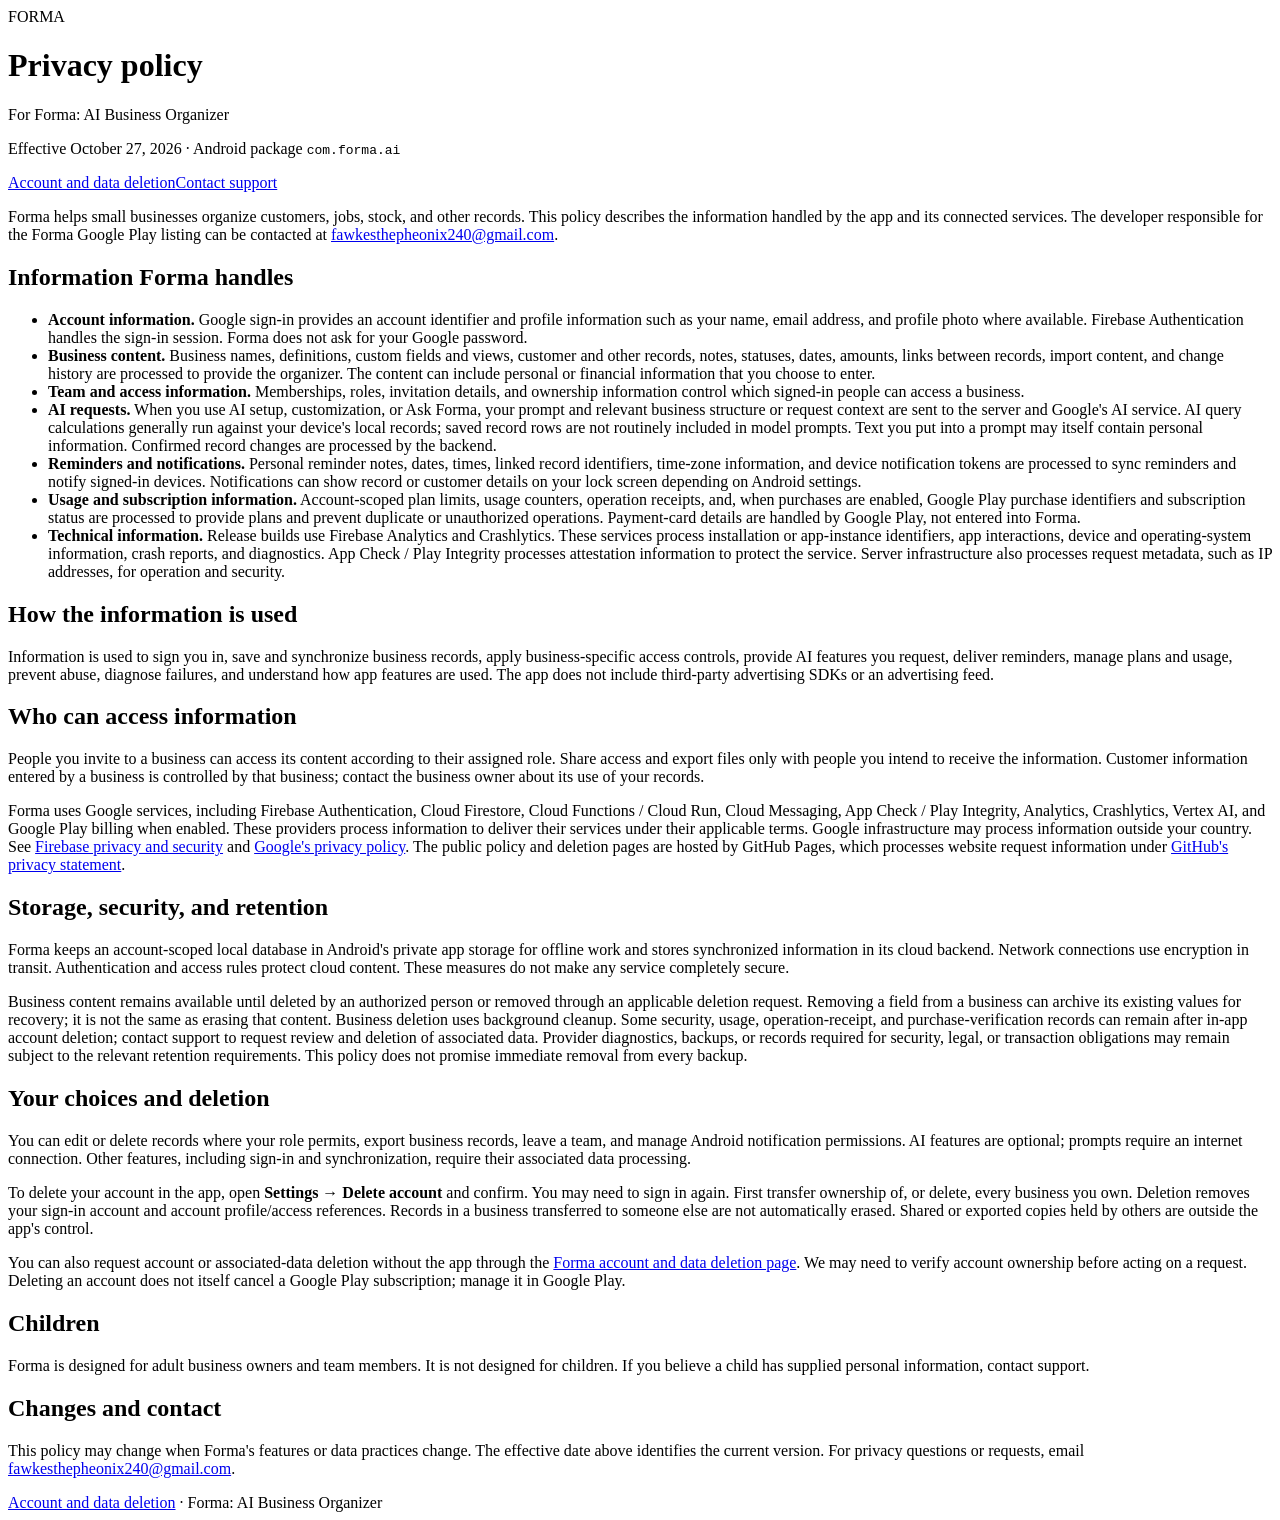
==== index.html @ a72b8557 "Add Forma index.html" ====
<!doctype html><html lang="en"><head><meta charset="utf-8"><meta name="viewport" content="width=device-width,initial-scale=1"><meta name="description" content="Privacy policy for Forma: AI Business Organizer."><title>Forma Privacy Policy</title><link rel="stylesheet" href="style.css"></head><body><main>
<header><div class="brand">FORMA</div><h1>Privacy policy</h1><p>For Forma: AI Business Organizer</p><p class="meta">Effective October 27, 2026 · Android package <code>com.forma.ai</code></p><nav><a href="delete-account.html">Account and data deletion</a><a href="mailto:fawkesthepheonix240@gmail.com">Contact support</a></nav></header>
<p>Forma helps small businesses organize customers, jobs, stock, and other records. This policy describes the information handled by the app and its connected services. The developer responsible for the Forma Google Play listing can be contacted at <a href="mailto:fawkesthepheonix240@gmail.com">fawkesthepheonix240@gmail.com</a>.</p>
<h2>Information Forma handles</h2><ul>
<li><strong>Account information.</strong> Google sign-in provides an account identifier and profile information such as your name, email address, and profile photo where available. Firebase Authentication handles the sign-in session. Forma does not ask for your Google password.</li>
<li><strong>Business content.</strong> Business names, definitions, custom fields and views, customer and other records, notes, statuses, dates, amounts, links between records, import content, and change history are processed to provide the organizer. The content can include personal or financial information that you choose to enter.</li>
<li><strong>Team and access information.</strong> Memberships, roles, invitation details, and ownership information control which signed-in people can access a business.</li>
<li><strong>AI requests.</strong> When you use AI setup, customization, or Ask Forma, your prompt and relevant business structure or request context are sent to the server and Google's AI service. AI query calculations generally run against your device's local records; saved record rows are not routinely included in model prompts. Text you put into a prompt may itself contain personal information. Confirmed record changes are processed by the backend.</li>
<li><strong>Reminders and notifications.</strong> Personal reminder notes, dates, times, linked record identifiers, time-zone information, and device notification tokens are processed to sync reminders and notify signed-in devices. Notifications can show record or customer details on your lock screen depending on Android settings.</li>
<li><strong>Usage and subscription information.</strong> Account-scoped plan limits, usage counters, operation receipts, and, when purchases are enabled, Google Play purchase identifiers and subscription status are processed to provide plans and prevent duplicate or unauthorized operations. Payment-card details are handled by Google Play, not entered into Forma.</li>
<li><strong>Technical information.</strong> Release builds use Firebase Analytics and Crashlytics. These services process installation or app-instance identifiers, app interactions, device and operating-system information, crash reports, and diagnostics. App Check / Play Integrity processes attestation information to protect the service. Server infrastructure also processes request metadata, such as IP addresses, for operation and security.</li></ul>
<h2>How the information is used</h2><p>Information is used to sign you in, save and synchronize business records, apply business-specific access controls, provide AI features you request, deliver reminders, manage plans and usage, prevent abuse, diagnose failures, and understand how app features are used. The app does not include third-party advertising SDKs or an advertising feed.</p>
<h2>Who can access information</h2><p>People you invite to a business can access its content according to their assigned role. Share access and export files only with people you intend to receive the information. Customer information entered by a business is controlled by that business; contact the business owner about its use of your records.</p><p>Forma uses Google services, including Firebase Authentication, Cloud Firestore, Cloud Functions / Cloud Run, Cloud Messaging, App Check / Play Integrity, Analytics, Crashlytics, Vertex AI, and Google Play billing when enabled. These providers process information to deliver their services under their applicable terms. Google infrastructure may process information outside your country. See <a href="https://firebase.google.com/support/privacy">Firebase privacy and security</a> and <a href="https://policies.google.com/privacy">Google's privacy policy</a>. The public policy and deletion pages are hosted by GitHub Pages, which processes website request information under <a href="https://docs.github.com/en/site-policy/privacy-policies/github-general-privacy-statement">GitHub's privacy statement</a>.</p>
<h2>Storage, security, and retention</h2><p>Forma keeps an account-scoped local database in Android's private app storage for offline work and stores synchronized information in its cloud backend. Network connections use encryption in transit. Authentication and access rules protect cloud content. These measures do not make any service completely secure.</p><p>Business content remains available until deleted by an authorized person or removed through an applicable deletion request. Removing a field from a business can archive its existing values for recovery; it is not the same as erasing that content. Business deletion uses background cleanup. Some security, usage, operation-receipt, and purchase-verification records can remain after in-app account deletion; contact support to request review and deletion of associated data. Provider diagnostics, backups, or records required for security, legal, or transaction obligations may remain subject to the relevant retention requirements. This policy does not promise immediate removal from every backup.</p>
<h2>Your choices and deletion</h2><p>You can edit or delete records where your role permits, export business records, leave a team, and manage Android notification permissions. AI features are optional; prompts require an internet connection. Other features, including sign-in and synchronization, require their associated data processing.</p><p>To delete your account in the app, open <strong>Settings → Delete account</strong> and confirm. You may need to sign in again. First transfer ownership of, or delete, every business you own. Deletion removes your sign-in account and account profile/access references. Records in a business transferred to someone else are not automatically erased. Shared or exported copies held by others are outside the app's control.</p><p>You can also request account or associated-data deletion without the app through the <a href="delete-account.html">Forma account and data deletion page</a>. We may need to verify account ownership before acting on a request. Deleting an account does not itself cancel a Google Play subscription; manage it in Google Play.</p>
<h2>Children</h2><p>Forma is designed for adult business owners and team members. It is not designed for children. If you believe a child has supplied personal information, contact support.</p>
<h2>Changes and contact</h2><p>This policy may change when Forma's features or data practices change. The effective date above identifies the current version. For privacy questions or requests, email <a href="mailto:fawkesthepheonix240@gmail.com">fawkesthepheonix240@gmail.com</a>.</p><footer><a href="delete-account.html">Account and data deletion</a> · Forma: AI Business Organizer</footer>
</main></body></html>
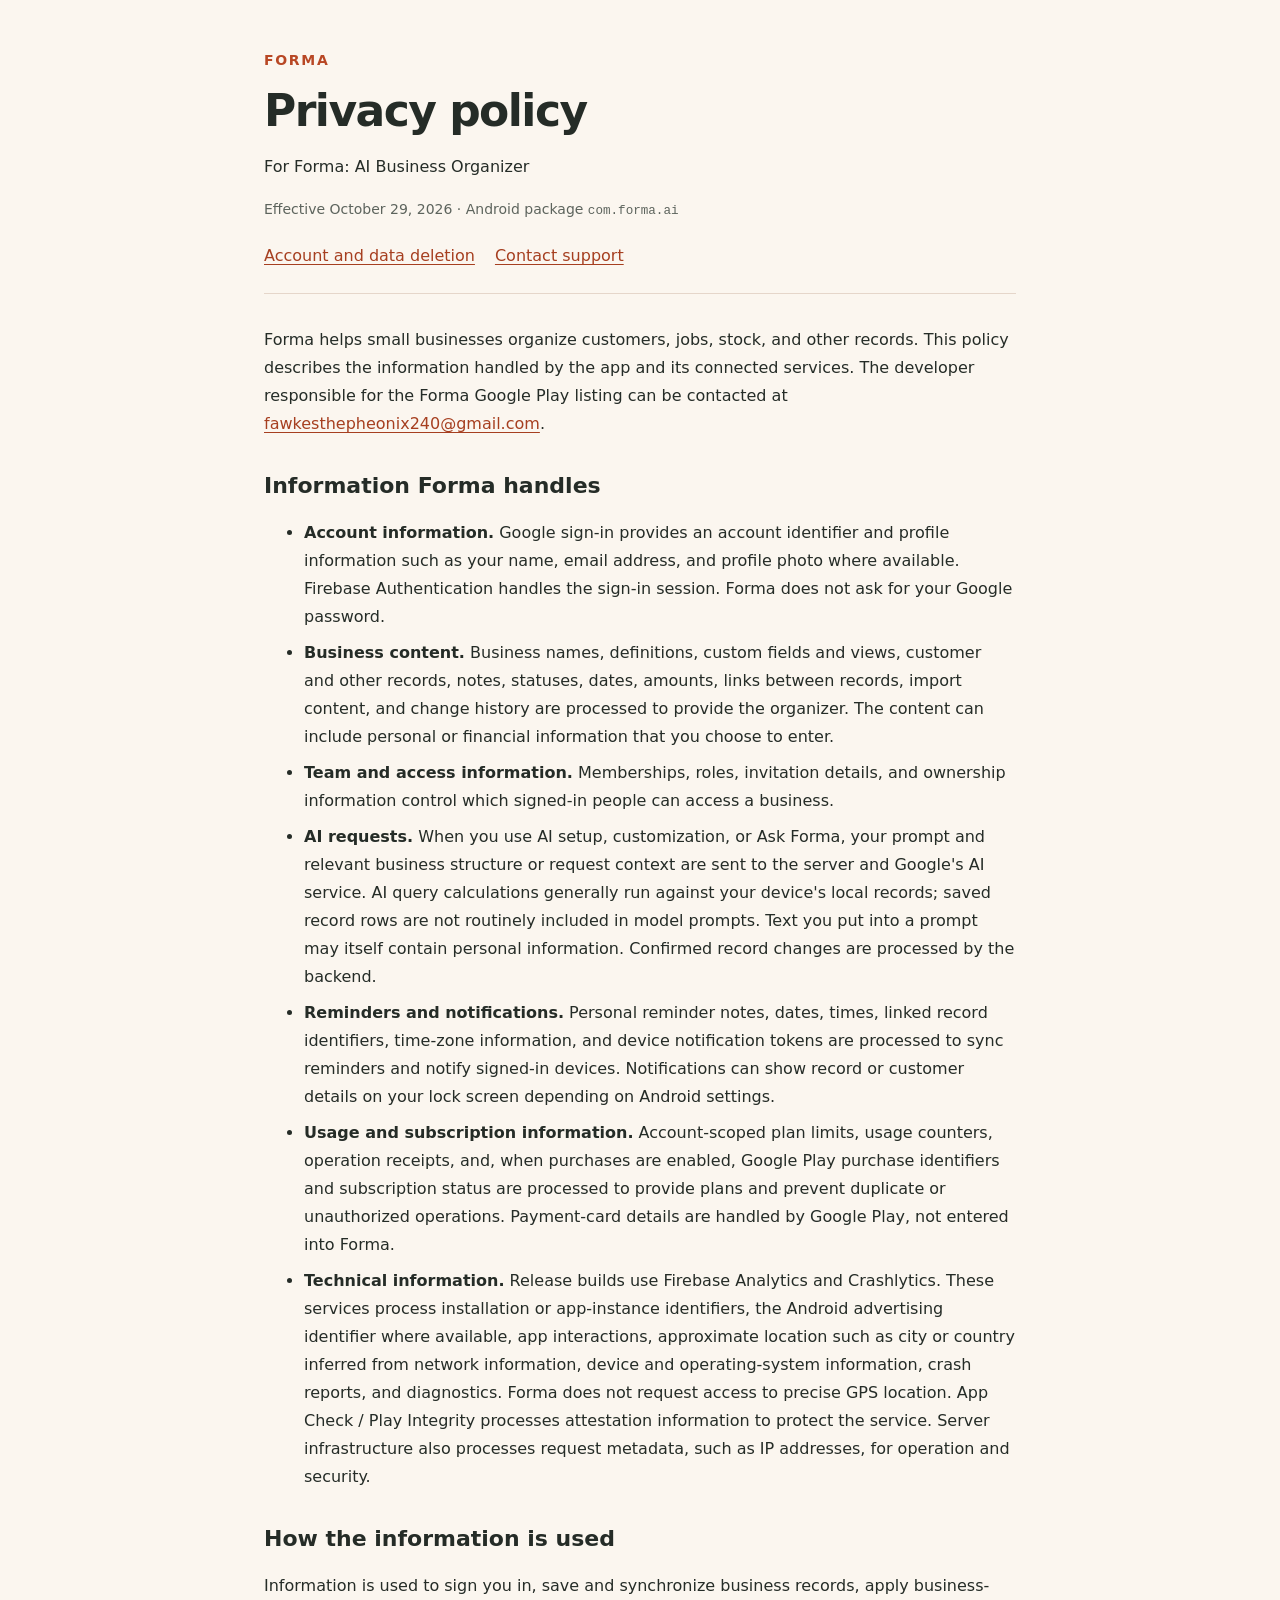
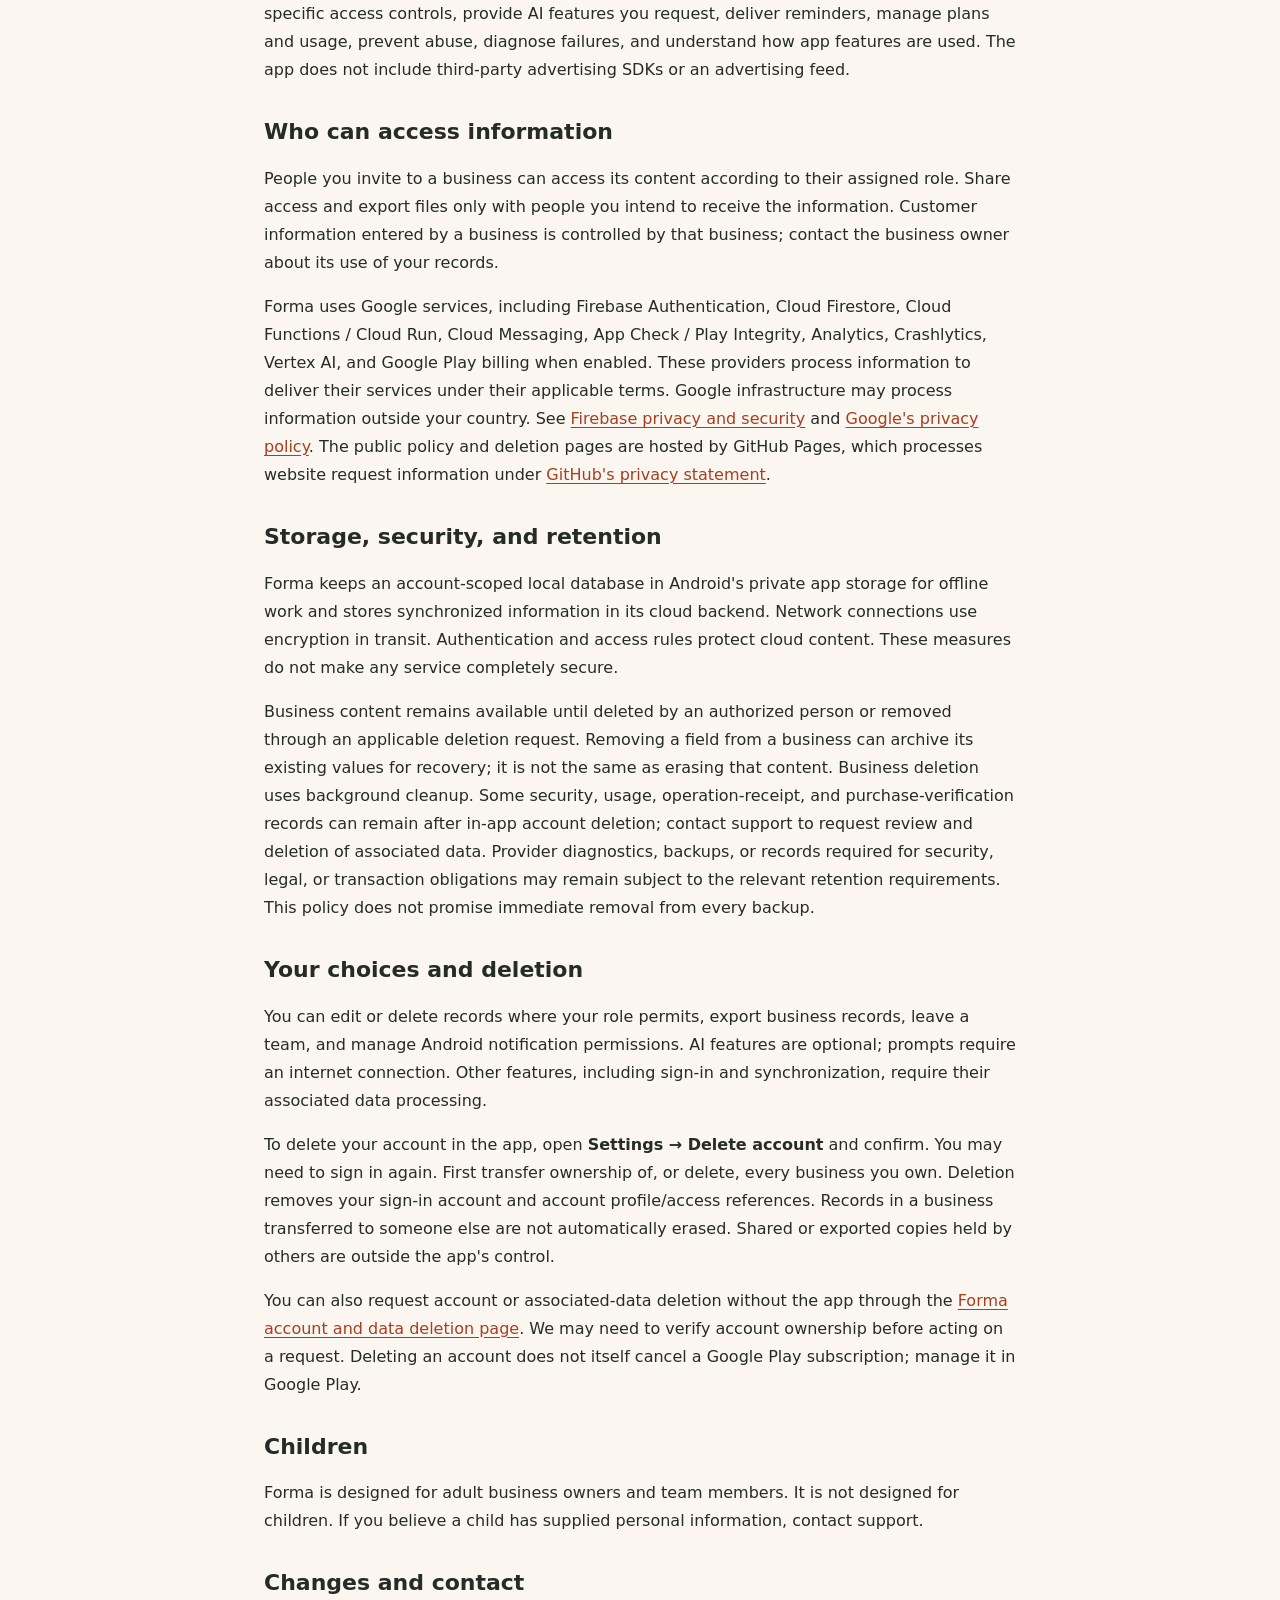
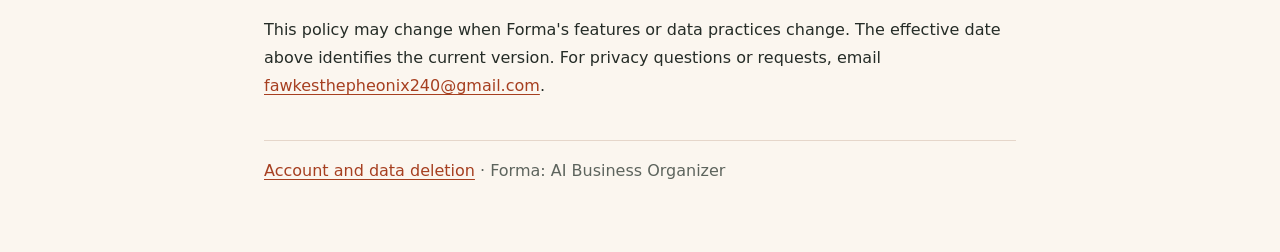
==== commit d9fea607: "Clarify SDK identifiers and privacy disclosures" ====
--- a/index.html
+++ b/index.html
@@ -1,18 +1,18 @@
-<!doctype html><html lang="en"><head><meta charset="utf-8"><meta name="viewport" content="width=device-width,initial-scale=1"><meta name="description" content="Privacy policy for Forma: AI Business Organizer."><title>Forma Privacy Policy</title><link rel="stylesheet" href="style.css"></head><body><main>
-<header><div class="brand">FORMA</div><h1>Privacy policy</h1><p>For Forma: AI Business Organizer</p><p class="meta">Effective October 27, 2026 · Android package <code>com.forma.ai</code></p><nav><a href="delete-account.html">Account and data deletion</a><a href="mailto:fawkesthepheonix240@gmail.com">Contact support</a></nav></header>
-<p>Forma helps small businesses organize customers, jobs, stock, and other records. This policy describes the information handled by the app and its connected services. The developer responsible for the Forma Google Play listing can be contacted at <a href="mailto:fawkesthepheonix240@gmail.com">fawkesthepheonix240@gmail.com</a>.</p>
-<h2>Information Forma handles</h2><ul>
-<li><strong>Account information.</strong> Google sign-in provides an account identifier and profile information such as your name, email address, and profile photo where available. Firebase Authentication handles the sign-in session. Forma does not ask for your Google password.</li>
-<li><strong>Business content.</strong> Business names, definitions, custom fields and views, customer and other records, notes, statuses, dates, amounts, links between records, import content, and change history are processed to provide the organizer. The content can include personal or financial information that you choose to enter.</li>
-<li><strong>Team and access information.</strong> Memberships, roles, invitation details, and ownership information control which signed-in people can access a business.</li>
-<li><strong>AI requests.</strong> When you use AI setup, customization, or Ask Forma, your prompt and relevant business structure or request context are sent to the server and Google's AI service. AI query calculations generally run against your device's local records; saved record rows are not routinely included in model prompts. Text you put into a prompt may itself contain personal information. Confirmed record changes are processed by the backend.</li>
-<li><strong>Reminders and notifications.</strong> Personal reminder notes, dates, times, linked record identifiers, time-zone information, and device notification tokens are processed to sync reminders and notify signed-in devices. Notifications can show record or customer details on your lock screen depending on Android settings.</li>
-<li><strong>Usage and subscription information.</strong> Account-scoped plan limits, usage counters, operation receipts, and, when purchases are enabled, Google Play purchase identifiers and subscription status are processed to provide plans and prevent duplicate or unauthorized operations. Payment-card details are handled by Google Play, not entered into Forma.</li>
-<li><strong>Technical information.</strong> Release builds use Firebase Analytics and Crashlytics. These services process installation or app-instance identifiers, app interactions, device and operating-system information, crash reports, and diagnostics. App Check / Play Integrity processes attestation information to protect the service. Server infrastructure also processes request metadata, such as IP addresses, for operation and security.</li></ul>
-<h2>How the information is used</h2><p>Information is used to sign you in, save and synchronize business records, apply business-specific access controls, provide AI features you request, deliver reminders, manage plans and usage, prevent abuse, diagnose failures, and understand how app features are used. The app does not include third-party advertising SDKs or an advertising feed.</p>
-<h2>Who can access information</h2><p>People you invite to a business can access its content according to their assigned role. Share access and export files only with people you intend to receive the information. Customer information entered by a business is controlled by that business; contact the business owner about its use of your records.</p><p>Forma uses Google services, including Firebase Authentication, Cloud Firestore, Cloud Functions / Cloud Run, Cloud Messaging, App Check / Play Integrity, Analytics, Crashlytics, Vertex AI, and Google Play billing when enabled. These providers process information to deliver their services under their applicable terms. Google infrastructure may process information outside your country. See <a href="https://firebase.google.com/support/privacy">Firebase privacy and security</a> and <a href="https://policies.google.com/privacy">Google's privacy policy</a>. The public policy and deletion pages are hosted by GitHub Pages, which processes website request information under <a href="https://docs.github.com/en/site-policy/privacy-policies/github-general-privacy-statement">GitHub's privacy statement</a>.</p>
-<h2>Storage, security, and retention</h2><p>Forma keeps an account-scoped local database in Android's private app storage for offline work and stores synchronized information in its cloud backend. Network connections use encryption in transit. Authentication and access rules protect cloud content. These measures do not make any service completely secure.</p><p>Business content remains available until deleted by an authorized person or removed through an applicable deletion request. Removing a field from a business can archive its existing values for recovery; it is not the same as erasing that content. Business deletion uses background cleanup. Some security, usage, operation-receipt, and purchase-verification records can remain after in-app account deletion; contact support to request review and deletion of associated data. Provider diagnostics, backups, or records required for security, legal, or transaction obligations may remain subject to the relevant retention requirements. This policy does not promise immediate removal from every backup.</p>
-<h2>Your choices and deletion</h2><p>You can edit or delete records where your role permits, export business records, leave a team, and manage Android notification permissions. AI features are optional; prompts require an internet connection. Other features, including sign-in and synchronization, require their associated data processing.</p><p>To delete your account in the app, open <strong>Settings → Delete account</strong> and confirm. You may need to sign in again. First transfer ownership of, or delete, every business you own. Deletion removes your sign-in account and account profile/access references. Records in a business transferred to someone else are not automatically erased. Shared or exported copies held by others are outside the app's control.</p><p>You can also request account or associated-data deletion without the app through the <a href="delete-account.html">Forma account and data deletion page</a>. We may need to verify account ownership before acting on a request. Deleting an account does not itself cancel a Google Play subscription; manage it in Google Play.</p>
-<h2>Children</h2><p>Forma is designed for adult business owners and team members. It is not designed for children. If you believe a child has supplied personal information, contact support.</p>
-<h2>Changes and contact</h2><p>This policy may change when Forma's features or data practices change. The effective date above identifies the current version. For privacy questions or requests, email <a href="mailto:fawkesthepheonix240@gmail.com">fawkesthepheonix240@gmail.com</a>.</p><footer><a href="delete-account.html">Account and data deletion</a> · Forma: AI Business Organizer</footer>
-</main></body></html>
+<!doctype html><html lang="en"><head><meta charset="utf-8"><meta name="viewport" content="width=device-width,initial-scale=1"><meta name="description" content="Privacy policy for Forma: AI Business Organizer."><title>Forma Privacy Policy</title><link rel="stylesheet" href="style.css"></head><body><main>
+<header><div class="brand">FORMA</div><h1>Privacy policy</h1><p>For Forma: AI Business Organizer</p><p class="meta">Effective October 29, 2026 · Android package <code>com.forma.ai</code></p><nav><a href="delete-account.html">Account and data deletion</a><a href="mailto:fawkesthepheonix240@gmail.com">Contact support</a></nav></header>
+<p>Forma helps small businesses organize customers, jobs, stock, and other records. This policy describes the information handled by the app and its connected services. The developer responsible for the Forma Google Play listing can be contacted at <a href="mailto:fawkesthepheonix240@gmail.com">fawkesthepheonix240@gmail.com</a>.</p>
+<h2>Information Forma handles</h2><ul>
+<li><strong>Account information.</strong> Google sign-in provides an account identifier and profile information such as your name, email address, and profile photo where available. Firebase Authentication handles the sign-in session. Forma does not ask for your Google password.</li>
+<li><strong>Business content.</strong> Business names, definitions, custom fields and views, customer and other records, notes, statuses, dates, amounts, links between records, import content, and change history are processed to provide the organizer. The content can include personal or financial information that you choose to enter.</li>
+<li><strong>Team and access information.</strong> Memberships, roles, invitation details, and ownership information control which signed-in people can access a business.</li>
+<li><strong>AI requests.</strong> When you use AI setup, customization, or Ask Forma, your prompt and relevant business structure or request context are sent to the server and Google's AI service. AI query calculations generally run against your device's local records; saved record rows are not routinely included in model prompts. Text you put into a prompt may itself contain personal information. Confirmed record changes are processed by the backend.</li>
+<li><strong>Reminders and notifications.</strong> Personal reminder notes, dates, times, linked record identifiers, time-zone information, and device notification tokens are processed to sync reminders and notify signed-in devices. Notifications can show record or customer details on your lock screen depending on Android settings.</li>
+<li><strong>Usage and subscription information.</strong> Account-scoped plan limits, usage counters, operation receipts, and, when purchases are enabled, Google Play purchase identifiers and subscription status are processed to provide plans and prevent duplicate or unauthorized operations. Payment-card details are handled by Google Play, not entered into Forma.</li>
+<li><strong>Technical information.</strong> Release builds use Firebase Analytics and Crashlytics. These services process installation or app-instance identifiers, the Android advertising identifier where available, app interactions, approximate location such as city or country inferred from network information, device and operating-system information, crash reports, and diagnostics. Forma does not request access to precise GPS location. App Check / Play Integrity processes attestation information to protect the service. Server infrastructure also processes request metadata, such as IP addresses, for operation and security.</li></ul>
+<h2>How the information is used</h2><p>Information is used to sign you in, save and synchronize business records, apply business-specific access controls, provide AI features you request, deliver reminders, manage plans and usage, prevent abuse, diagnose failures, and understand how app features are used. The app does not include third-party advertising SDKs or an advertising feed.</p>
+<h2>Who can access information</h2><p>People you invite to a business can access its content according to their assigned role. Share access and export files only with people you intend to receive the information. Customer information entered by a business is controlled by that business; contact the business owner about its use of your records.</p><p>Forma uses Google services, including Firebase Authentication, Cloud Firestore, Cloud Functions / Cloud Run, Cloud Messaging, App Check / Play Integrity, Analytics, Crashlytics, Vertex AI, and Google Play billing when enabled. These providers process information to deliver their services under their applicable terms. Google infrastructure may process information outside your country. See <a href="https://firebase.google.com/support/privacy">Firebase privacy and security</a> and <a href="https://policies.google.com/privacy">Google's privacy policy</a>. The public policy and deletion pages are hosted by GitHub Pages, which processes website request information under <a href="https://docs.github.com/en/site-policy/privacy-policies/github-general-privacy-statement">GitHub's privacy statement</a>.</p>
+<h2>Storage, security, and retention</h2><p>Forma keeps an account-scoped local database in Android's private app storage for offline work and stores synchronized information in its cloud backend. Network connections use encryption in transit. Authentication and access rules protect cloud content. These measures do not make any service completely secure.</p><p>Business content remains available until deleted by an authorized person or removed through an applicable deletion request. Removing a field from a business can archive its existing values for recovery; it is not the same as erasing that content. Business deletion uses background cleanup. Some security, usage, operation-receipt, and purchase-verification records can remain after in-app account deletion; contact support to request review and deletion of associated data. Provider diagnostics, backups, or records required for security, legal, or transaction obligations may remain subject to the relevant retention requirements. This policy does not promise immediate removal from every backup.</p>
+<h2>Your choices and deletion</h2><p>You can edit or delete records where your role permits, export business records, leave a team, and manage Android notification permissions. AI features are optional; prompts require an internet connection. Other features, including sign-in and synchronization, require their associated data processing.</p><p>To delete your account in the app, open <strong>Settings → Delete account</strong> and confirm. You may need to sign in again. First transfer ownership of, or delete, every business you own. Deletion removes your sign-in account and account profile/access references. Records in a business transferred to someone else are not automatically erased. Shared or exported copies held by others are outside the app's control.</p><p>You can also request account or associated-data deletion without the app through the <a href="delete-account.html">Forma account and data deletion page</a>. We may need to verify account ownership before acting on a request. Deleting an account does not itself cancel a Google Play subscription; manage it in Google Play.</p>
+<h2>Children</h2><p>Forma is designed for adult business owners and team members. It is not designed for children. If you believe a child has supplied personal information, contact support.</p>
+<h2>Changes and contact</h2><p>This policy may change when Forma's features or data practices change. The effective date above identifies the current version. For privacy questions or requests, email <a href="mailto:fawkesthepheonix240@gmail.com">fawkesthepheonix240@gmail.com</a>.</p><footer><a href="delete-account.html">Account and data deletion</a> · Forma: AI Business Organizer</footer>
+</main></body></html>
--- a/style.css
+++ b/style.css
@@ -0,0 +1 @@
+:root{color-scheme:light;font-family:system-ui,-apple-system,BlinkMacSystemFont,"Segoe UI",sans-serif;background:#fbf6ef;color:#252c27}*{box-sizing:border-box}body{margin:0}main{max-width:800px;margin:auto;padding:52px 24px 72px}header{border-bottom:1px solid #e5d6ca;padding-bottom:28px;margin-bottom:32px}.brand{color:#b84724;font-weight:750;letter-spacing:.12em;font-size:14px}h1{font-size:clamp(32px,6vw,44px);line-height:1.12;letter-spacing:-.035em;margin:18px 0}h2{font-size:22px;line-height:1.3;margin-top:34px}p,li{font-size:16px;line-height:1.75}li{margin:8px 0}.meta{color:#5d645d;font-size:14px}a{color:#a63f20;text-underline-offset:3px}nav{display:flex;flex-wrap:wrap;gap:20px;margin-top:24px}.notice{background:#f4e6da;border-left:3px solid #c5502d;padding:16px 20px;margin:26px 0}.button{display:inline-block;background:#b84724;color:#fff;padding:12px 20px;text-decoration:none;border-radius:8px;font-weight:650}footer{border-top:1px solid #e5d6ca;margin-top:40px;padding-top:20px;color:#5d645d}code{font-size:.9em;overflow-wrap:anywhere}
